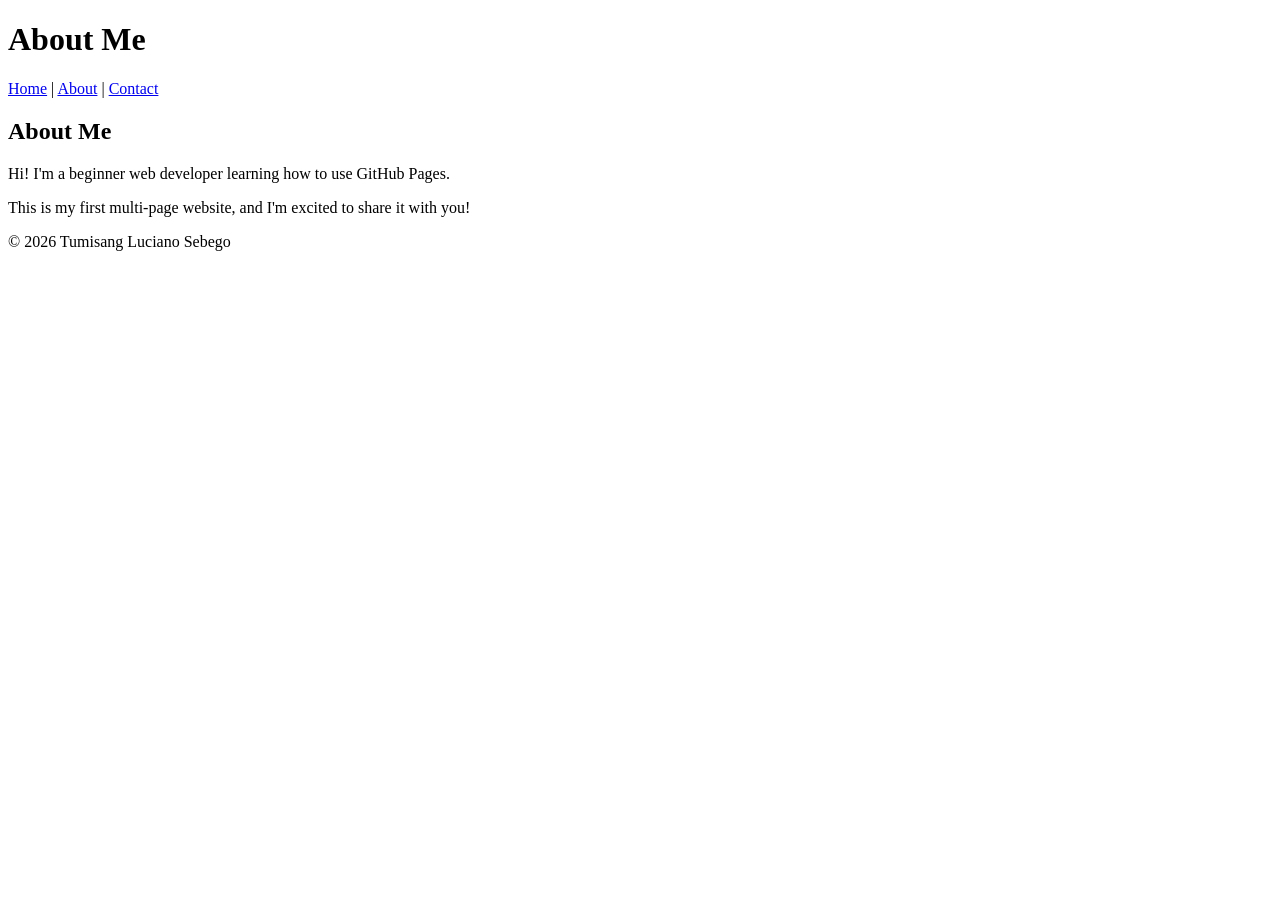
==== about.html @ 34d9c526 "Add files via upload" ====
<!DOCTYPE html> 

<html lang="en"> 

<head> 

    <meta charset="UTF-8"> 

    <meta name="viewport" content="width=device-width, initial-scale=1.0"> 

    <title>About Me</title> 
    <link rel="stylesheet" href="styles.css"> 

</head> 

<body> 

    <header> 

        <h1>About Me</h1> 

        <nav> 

            <a href="index.html">Home</a> | 

            <a href="about.html">About</a> | 

            <a href="contact.html">Contact</a> 

        </nav> 

    </header> 

 

   <main class="container my-5">

<h2>About Me</h2>

<p>Hi! I'm a beginner web developer learning how to use GitHub Pages.</p>

<p>This is my first multi-page website, and I'm excited to share it with you!</p>

</main> 

 

    <footer> 

        <p>&copy; 2026 Tumisang Luciano Sebego</p> 

    </footer> 

</body> 


</html>
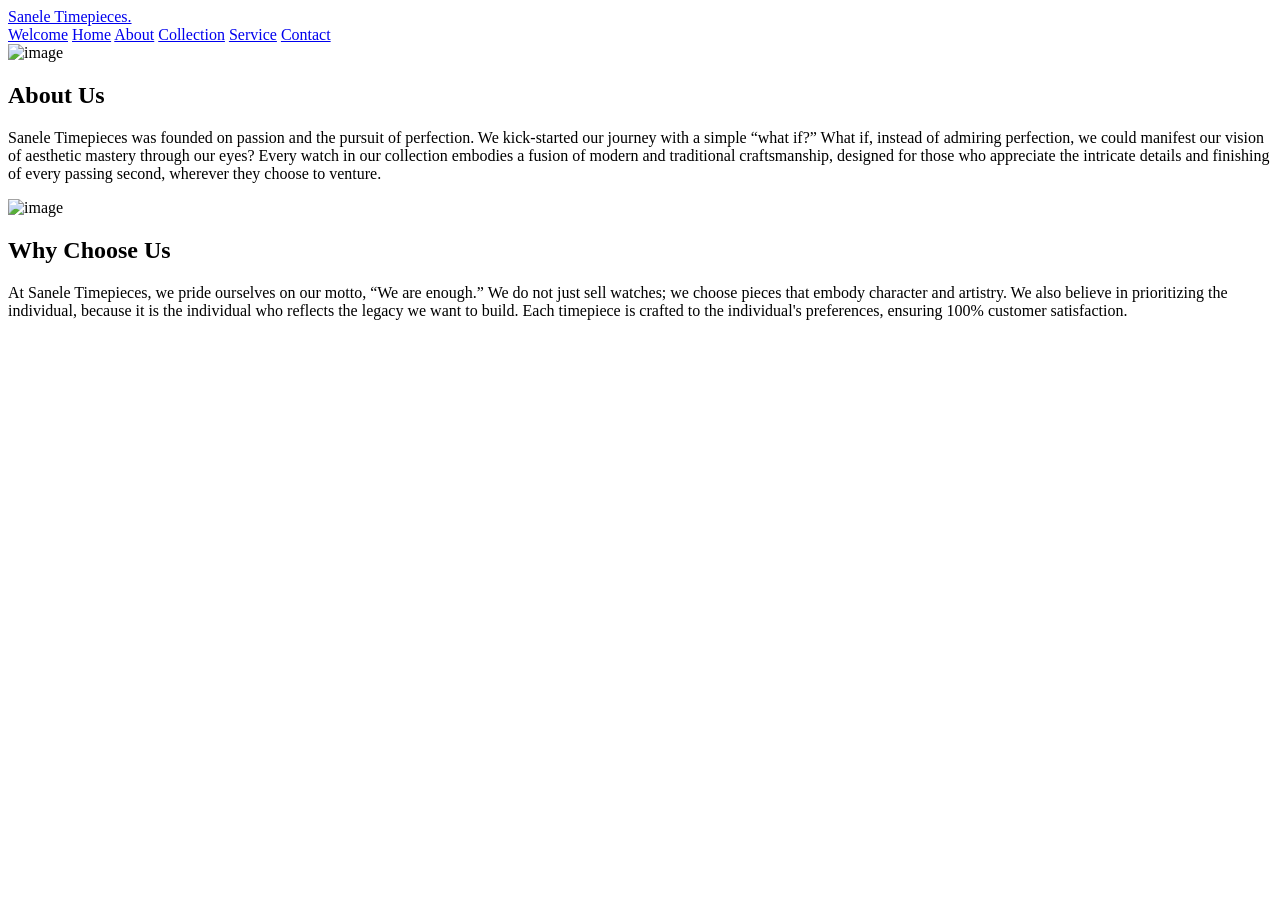
==== commit ec877944: "Add files via upload" ====
--- a/about.html
+++ b/about.html
@@ -1,57 +1,50 @@
-<!DOCTYPE html> 
-
-<html lang="en"> 
-
-<head> 
-
-    <meta charset="UTF-8"> 
-
-    <meta name="viewport" content="width=device-width, initial-scale=1.0"> 
-
-    <title>About Me</title> 
-    <link rel="stylesheet" href="styles.css"> 
-
-</head> 
-
-<body> 
-
-    <header> 
-
-        <h1>About Me</h1> 
-
-        <nav> 
-
-            <a href="index.html">Home</a> | 
-
-            <a href="about.html">About</a> | 
-
-            <a href="contact.html">Contact</a> 
-
-        </nav> 
-
-    </header> 
-
- 
-
-   <main class="container my-5">
-
-<h2>About Me</h2>
-
-<p>Hi! I'm a beginner web developer learning how to use GitHub Pages.</p>
-
-<p>This is my first multi-page website, and I'm excited to share it with you!</p>
-
-</main> 
-
- 
-
-    <footer> 
-
-        <p>&copy; 2026 Tumisang Luciano Sebego</p> 
-
-    </footer> 
-
-</body> 
+<!DOCTYPE html>
+<html lang="en">
+<head>
 
 
-</html> +    <title>About Us</title>
+
+	<link rel="stylesheet" href="heritage_style.css">
+
+</head>
+<body>
+    <header>
+       <div class="logo">
+			<a href="index.html">Sanele Timepieces.</a>
+		</div> 
+	<nav>
+
+	<a href="index.html">Welcome</a>
+	<a href="home.html">Home</a>  
+	<a href="about.html">About</a>
+	<a href="collection.html">Collection</a>
+	<a href="service.html">Service</a>
+	<a href="contact.html">Contact</a>
+
+	</nav>
+    </header>
+    <div class="about-container">
+        <div class="about-row">
+            <img src="seller-shows-exclusive-men-s-wristwatch-from-new-collection-luxury-jewelry-store.jpg"alt="image">
+
+                <div class="about-text">
+
+                    <h2>About Us</h2> 
+                    <p>Sanele Timepieces was founded on passion and the pursuit of perfection. We kick-started our journey with a simple “what if?” What if, instead of admiring perfection, we could manifest our vision of aesthetic mastery through our eyes? Every watch in our collection embodies a fusion of modern and traditional craftsmanship, designed for those who appreciate the intricate details and finishing of every passing second, wherever they choose to venture.</p>
+                </div>
+
+                
+        </div>
+        <div class="about-row">
+                <img src="jewelry-store-employee-helps-customer-try-bracelet-customer-pays-purchase-phone-using-nfc.jpg"alt="image">
+                
+                <div class="about-text">
+
+                    <h2>Why Choose Us</h2> 
+                    <p>At Sanele Timepieces, we pride ourselves on our motto, “We are enough.” We do not just sell watches; we choose pieces that embody character and artistry. We also believe in prioritizing the individual, because it is the individual who reflects the legacy we want to build. Each timepiece is crafted to the individual's preferences, ensuring 100% customer satisfaction.</p>
+                </div>
+        </div>
+    </div>
+</body>
+</html>
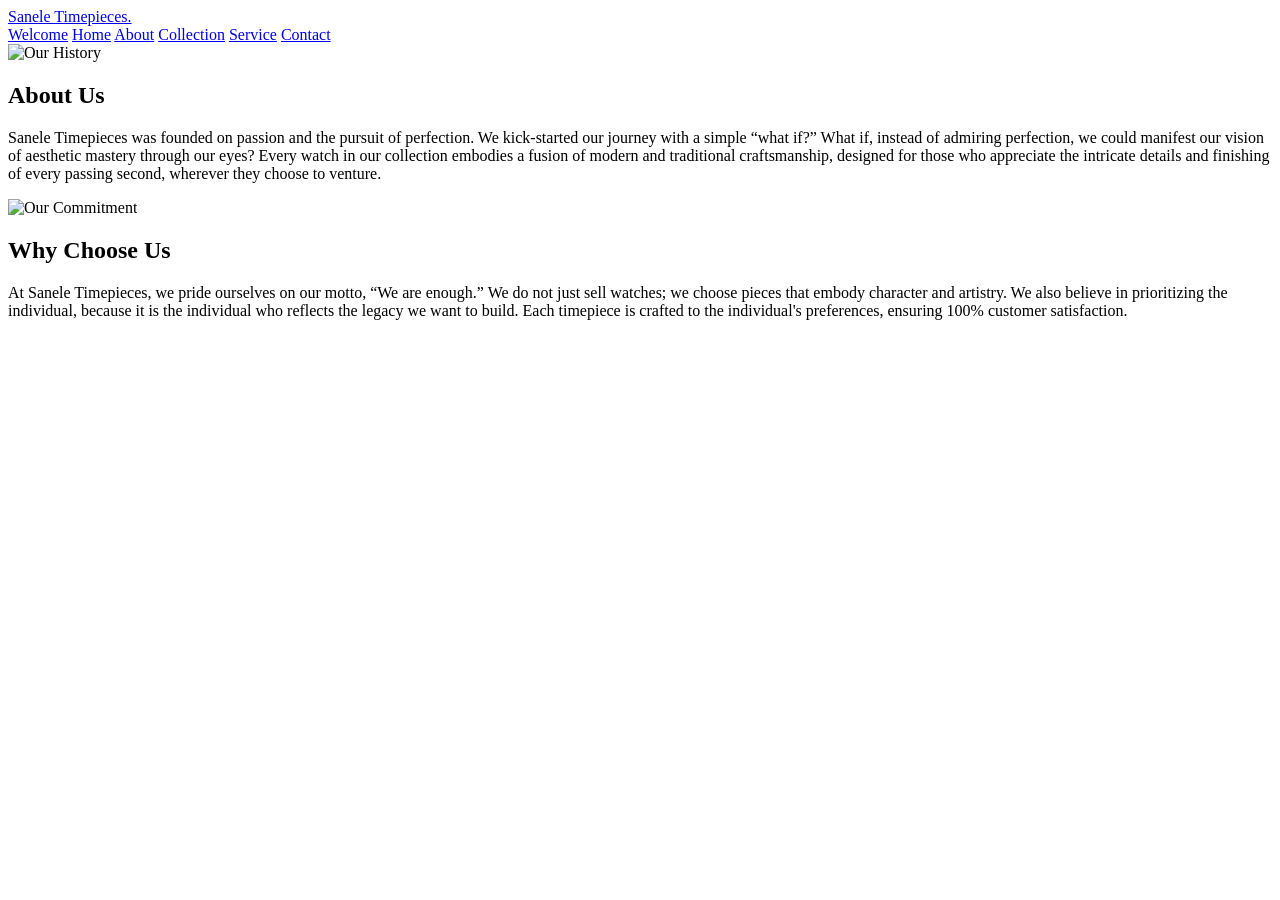
==== commit 49596b39: "Update about.html" ====
--- a/about.html
+++ b/about.html
@@ -1,50 +1,39 @@
 <!DOCTYPE html>
 <html lang="en">
 <head>
-
-
+    <meta charset="UTF-8">
     <title>About Us</title>
-
-	<link rel="stylesheet" href="heritage_style.css">
-
+    <link rel="stylesheet" href="heritage_style.css">
 </head>
 <body>
     <header>
-       <div class="logo">
-			<a href="index.html">Sanele Timepieces.</a>
-		</div> 
-	<nav>
+        <div class="logo"><a href="index.html">Sanele Timepieces.</a></div>
+        <nav>
+            <a href="index.html">Welcome</a>
+            <a href="home.html">Home</a>  
+            <a href="about.html">About</a>
+            <a href="collection.html">Collection</a>
+            <a href="service.html">Service</a>
+            <a href="contact.html">Contact</a>
+        </nav>
+    </header>
 
-	<a href="index.html">Welcome</a>
-	<a href="home.html">Home</a>  
-	<a href="about.html">About</a>
-	<a href="collection.html">Collection</a>
-	<a href="service.html">Service</a>
-	<a href="contact.html">Contact</a>
+    <main class="content-container">
+        <section class="row-item">
+            <img src="seller-shows-exclusive-men-s-wristwatch-from-new-collection-luxury-jewelry-store.jpg" alt="Our History">
+            <article class="text-block">
+                <h2>About Us</h2> 
+                <p>Sanele Timepieces was founded on passion and the pursuit of perfection. We kick-started our journey with a simple “what if?” What if, instead of admiring perfection, we could manifest our vision of aesthetic mastery through our eyes? Every watch in our collection embodies a fusion of modern and traditional craftsmanship, designed for those who appreciate the intricate details and finishing of every passing second, wherever they choose to venture.</p>
+            </article>
+        </section>
 
-	</nav>
-    </header>
-    <div class="about-container">
-        <div class="about-row">
-            <img src="seller-shows-exclusive-men-s-wristwatch-from-new-collection-luxury-jewelry-store.jpg"alt="image">
-
-                <div class="about-text">
-
-                    <h2>About Us</h2> 
-                    <p>Sanele Timepieces was founded on passion and the pursuit of perfection. We kick-started our journey with a simple “what if?” What if, instead of admiring perfection, we could manifest our vision of aesthetic mastery through our eyes? Every watch in our collection embodies a fusion of modern and traditional craftsmanship, designed for those who appreciate the intricate details and finishing of every passing second, wherever they choose to venture.</p>
-                </div>
-
-                
-        </div>
-        <div class="about-row">
-                <img src="jewelry-store-employee-helps-customer-try-bracelet-customer-pays-purchase-phone-using-nfc.jpg"alt="image">
-                
-                <div class="about-text">
-
-                    <h2>Why Choose Us</h2> 
-                    <p>At Sanele Timepieces, we pride ourselves on our motto, “We are enough.” We do not just sell watches; we choose pieces that embody character and artistry. We also believe in prioritizing the individual, because it is the individual who reflects the legacy we want to build. Each timepiece is crafted to the individual's preferences, ensuring 100% customer satisfaction.</p>
-                </div>
-        </div>
-    </div>
+        <section class="row-item">
+            <img src="jewelry-store-employee-helps-customer-try-bracelet-customer-pays-purchase-phone-using-nfc.jpg" alt="Our Commitment">
+            <article class="text-block">
+                <h2>Why Choose Us</h2> 
+                <p>At Sanele Timepieces, we pride ourselves on our motto, “We are enough.” We do not just sell watches; we choose pieces that embody character and artistry. We also believe in prioritizing the individual, because it is the individual who reflects the legacy we want to build. Each timepiece is crafted to the individual's preferences, ensuring 100% customer satisfaction.</p>
+            </article>
+        </section>
+    </main>
 </body>
-</html>+</html>
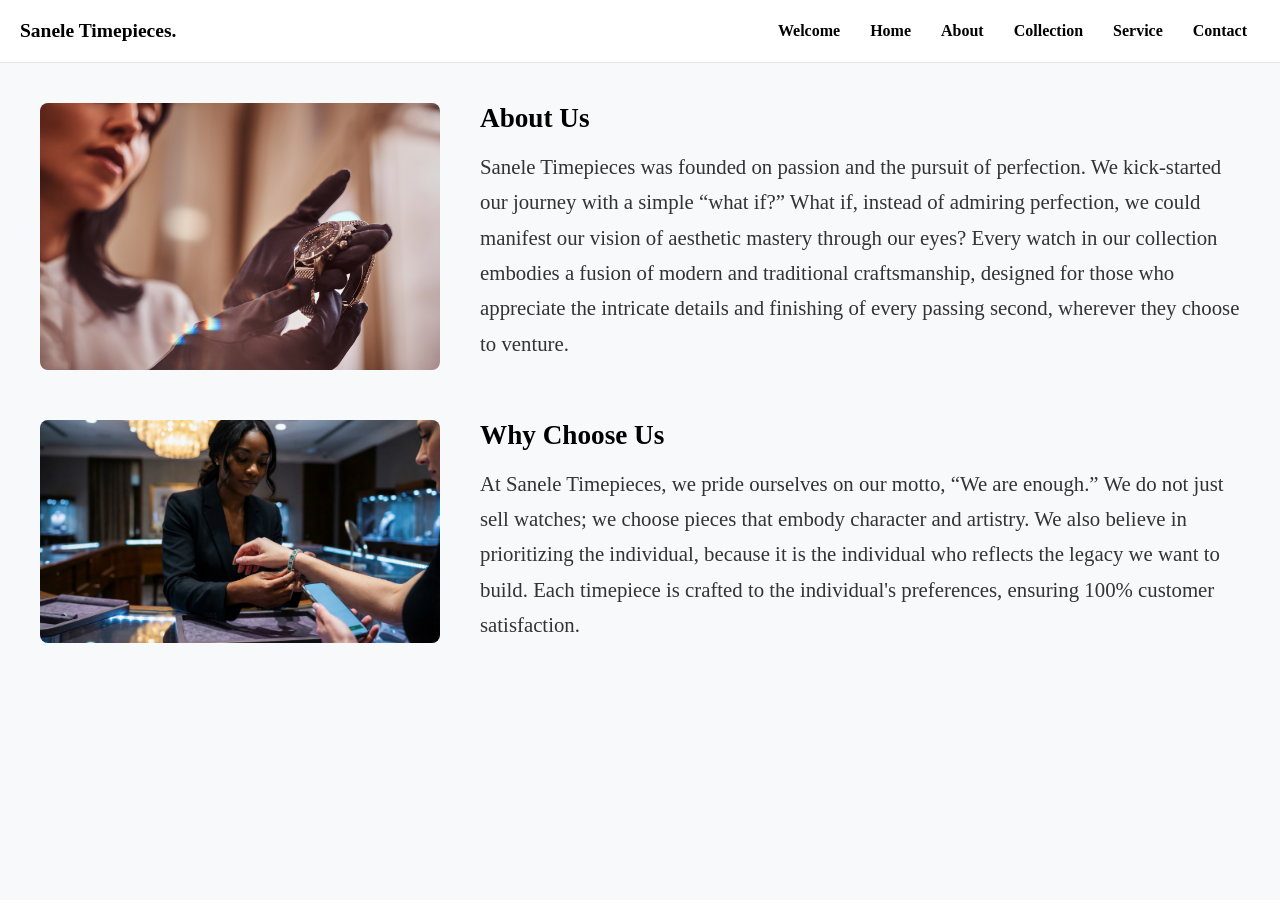
==== commit 33fb1f9e: "Update about.html" ====
--- a/about.html
+++ b/about.html
@@ -11,7 +11,7 @@
         <nav>
             <a href="index.html">Welcome</a>
             <a href="home.html">Home</a>  
-            <a href="about.html">About</a>
+            <a href="about.html" class="active">About</a>
             <a href="collection.html">Collection</a>
             <a href="service.html">Service</a>
             <a href="contact.html">Contact</a>
--- a/heritage_style.css
+++ b/heritage_style.css
@@ -0,0 +1,325 @@
+
+   /*These apply to the colors across all pages*/
+:root {
+    --bg-main: #F8F9FA;        
+    --bg-card: #ffffff;        
+    --text-head: #000000;    
+    --text-body: #000000;       
+    --accent: #C5A059;          
+    --border: #E5E5E5;           
+}
+
+/* GLOBAL SETUP
+   Standard settings for the font and background of every page. */
+body {
+    background-color: var(--bg-main);
+    color: var(--text-body);
+    font-family: 'Georgia', serif;
+    margin: 0;
+    overflow-x: hidden;
+}
+
+/* 2. HEADER & NAVIGATION
+Controls the top menu bar seen on every page. */
+header {
+    display: flex;
+    justify-content: space-between; /* Puts logo on left, links on right */
+    align-items: center;
+    padding: 20px;
+    background-color: #FFFFFF;
+    border-bottom: 1px solid var(--border);
+}
+
+.logo {
+    font-size: 19.5px;
+    font-weight: bold;
+}
+
+.logo a {
+    color: var(--text-head);
+    text-decoration: none;
+}
+
+nav a {
+    color: #000000;        
+    text-decoration: none;  
+    font-weight: bold;     
+    margin: 0 13px;         
+    transition: 0.3s;       
+}
+
+nav a:hover {
+    color: var(--accent);   
+    transform: scale(1.05); 
+    color: #d4af37; 
+}
+
+/*3. HOME / WELCOME PAGE SETUP
+Specifically for index.html (the opening screen).*/
+body.home-page {
+    /* Darkened background image that fills the whole screen */
+    background-image: linear-gradient(rgba(0, 0, 0, 0.6), rgba(0, 0, 0, 0.6)), 
+                      url('https://images.unsplash.com/photo-1604242692760-2f7b0c26856d?q=80&w=1169&auto=format&fit=crop'); 
+    background-size: cover;
+    background-position: center;
+    background-repeat: no-repeat;
+    background-attachment: fixed; 
+    height: 100vh;
+    display: flex;
+    flex-direction: column;
+}
+
+.hero-section {
+    /* Centers the welcome text vertically and horizontally */
+    flex-grow: 1;
+    display: flex;
+    flex-direction: column;
+    justify-content: center;
+    align-items: center;
+    text-align: center;
+    color: white; 
+}
+
+.hero-section h1 {
+    font-size: 3rem;
+    text-transform: uppercase;
+    letter-spacing: 4px;
+    margin: 0;
+}
+
+.hero-section p {
+    font-size: 2.3rem;
+    margin-top: 10px;
+}
+
+.hero-section a.btn-pill {
+    
+    font-size: 1.5rem;
+    color: var(--accent);
+    margin-top: 20px;
+    text-decoration: none;
+    border: 1px solid #d4af37;
+    padding: 10px 20px;
+    transition: 0.3s;
+}
+
+.hero-section a.btn-pill:hover {
+    background-color: var(--accent);
+    color: white;
+}
+
+/* 4. CONTENT LAYOUT
+   Used for the information sections on about.html and service.html.*/
+.content-container {
+    max-width: 1200px;
+    margin: 0 auto; /* Centers the content on the page */
+    padding: 40px 20px;
+}
+
+section.row-item {
+    /* Puts the image and text side-by-side */
+    display: flex;
+    align-items: flex-start;
+    gap: 40px;
+    margin-bottom: 50px;
+}
+
+section.row-item img {
+    width: 400px;
+    height: auto;
+    border-radius: 8px;
+    display: block;
+}
+
+article.text-block {
+    flex: 1;
+}
+
+article.text-block h2, 
+article.text-block h3 {
+    font-size: 1.7rem;
+    margin-top: 0;
+    margin-bottom: 15px;
+}
+
+article.text-block p {
+    line-height: 1.7; /* Adds space between lines for easier reading */
+    color: #333;
+    font-size: 1.3rem;
+    margin: 0; 
+}
+
+/*
+   5. COLLECTION GRID SETUP
+   Controls the layout for the watch catalog on collection.html.
+ */
+.collection-grid {
+    /* Displays items in 3 columns */
+    display: grid;
+    grid-template-columns: repeat(3, 1fr);
+    gap: 40px;
+    padding: 40px;
+    max-width: 1200px;
+    margin: 0 auto;
+}
+
+figure.product-card {
+    margin: 0;
+    text-align: center;
+}
+
+figure.product-card img {
+    width: 100%;
+    height: 300px;
+    object-fit: cover; 
+    background-color: #f0f0f0;
+    display: block;
+    margin-bottom: 15px;
+}
+
+.btn-view {
+    /* Styles the "VIEW DETAILS" button for each watch */
+    display: inline-block;
+    padding: 10px 20px;
+    background-color: #1f1d1d;
+    color: #d4af37;
+    text-decoration: none;
+    border: 1px solid #d4af37;
+    transition: 0.3s;
+}
+
+.btn-view:hover {
+    background-color: #d4af37;
+    color: #000000;
+}
+
+.image-block {
+    /* Wraps images in the service page to control their size and spacing */
+    border-radius: 8px;
+    overflow: hidden;
+    width: 400px;
+    height: 300px;
+}
+
+/* 6. WATCH CARDS
+Used specifically for the "Featured Models" on home.html.*/
+.watch-grid {
+    display: flex;
+    justify-content: center;
+    gap: 20px;
+    padding: 20px;
+    flex-wrap: wrap; /* Allows cards to drop to next row if screen is small */
+}
+
+.watch-card {
+    width: 400px;
+    border: 1px solid var(--border);
+    border-radius: 10px;
+    overflow: hidden;
+    text-align: center;
+    background-color: var(--bg-card);
+    transition: transform 0.3s ease;
+}
+
+.watch-card:hover { 
+    transform: translateY(-5px); /* Card lifts up when hovered */
+}
+
+.watch-card img {
+    width: 100%;
+    height: 250px;
+    object-fit: cover;
+}
+
+/* 7. CONTACT PAGE SPECIFICS
+Settings for contact.html.*/
+body.contact-page {
+    /* Specific light background image for the contact screen */
+    background-image: linear-gradient(rgba(182, 182, 182, 0.6), rgba(207, 207, 207, 0.6)),
+                      url(pawel-czerwinski-T5VUBvCYqKk-unsplash.jpg); 
+    background-size: cover;
+    background-position: center;
+    background-repeat: no-repeat;
+    background-attachment: fixed;
+    height: 100vh;
+    display: flex;
+    flex-direction: column;
+}
+
+.contact-container {
+    /* Centers the contact form in the middle of the screen */
+    flex-grow: 1;
+    display: flex;
+    flex-direction: column;
+    justify-content: center;
+    align-items: center;
+    text-align: center;
+}
+
+.submit-pill {
+    /* The gold "Submit" button */
+    background-color: var(--accent);
+    color: white;
+    border: none;
+    padding: 12px 20px;
+    border-radius: 50px; 
+    cursor: pointer;
+}
+
+/*8. FOOTER SETUP
+The black bar at the very bottom of the pages.*/
+footer {
+    display: flex;
+    flex-direction: column;
+    align-items: center;
+    padding: 30px;
+    background-color: var(--text-head);
+    color: white;
+    height: 30px;
+}
+
+.social-pill {
+    padding: 4px 10px;
+    font-size: 1.3rem;
+    margin: 0 5px;
+}
+
+.footer-text p {
+    margin-top: 100px;
+    margin-bottom: 10px;
+}
+
+.back-footer {
+    text-align: center;
+    margin-top: -70px;
+    padding-bottom: 50px;
+}
+
+.back-to-collection {
+    font-size: 24px;         
+    font-weight: 700;       
+    letter-spacing: 5px;     
+    text-transform: uppercase;
+    color: #000;
+    text-decoration: none;  
+    border-bottom: 2px solid #000;
+    padding-bottom: 5px;
+    transition: all 0.3s ease;
+}
+
+.back-to-collection:hover {
+    color: #000000;            
+    border-bottom-color: #666;
+    letter-spacing: 7px;    
+}
+.btn-primary {
+    background-color: #d4af37 !important;
+    border-color: #d4af37 !important;
+    color: #ffffff !important; /* Ensures the text remains white */
+}
+
+/* Optional: Adding a hover state so the button feels interactive */
+.btn-primary:hover {
+    background-color: #d4af37 !important;
+    border-color: #d4af37 !important;
+}
